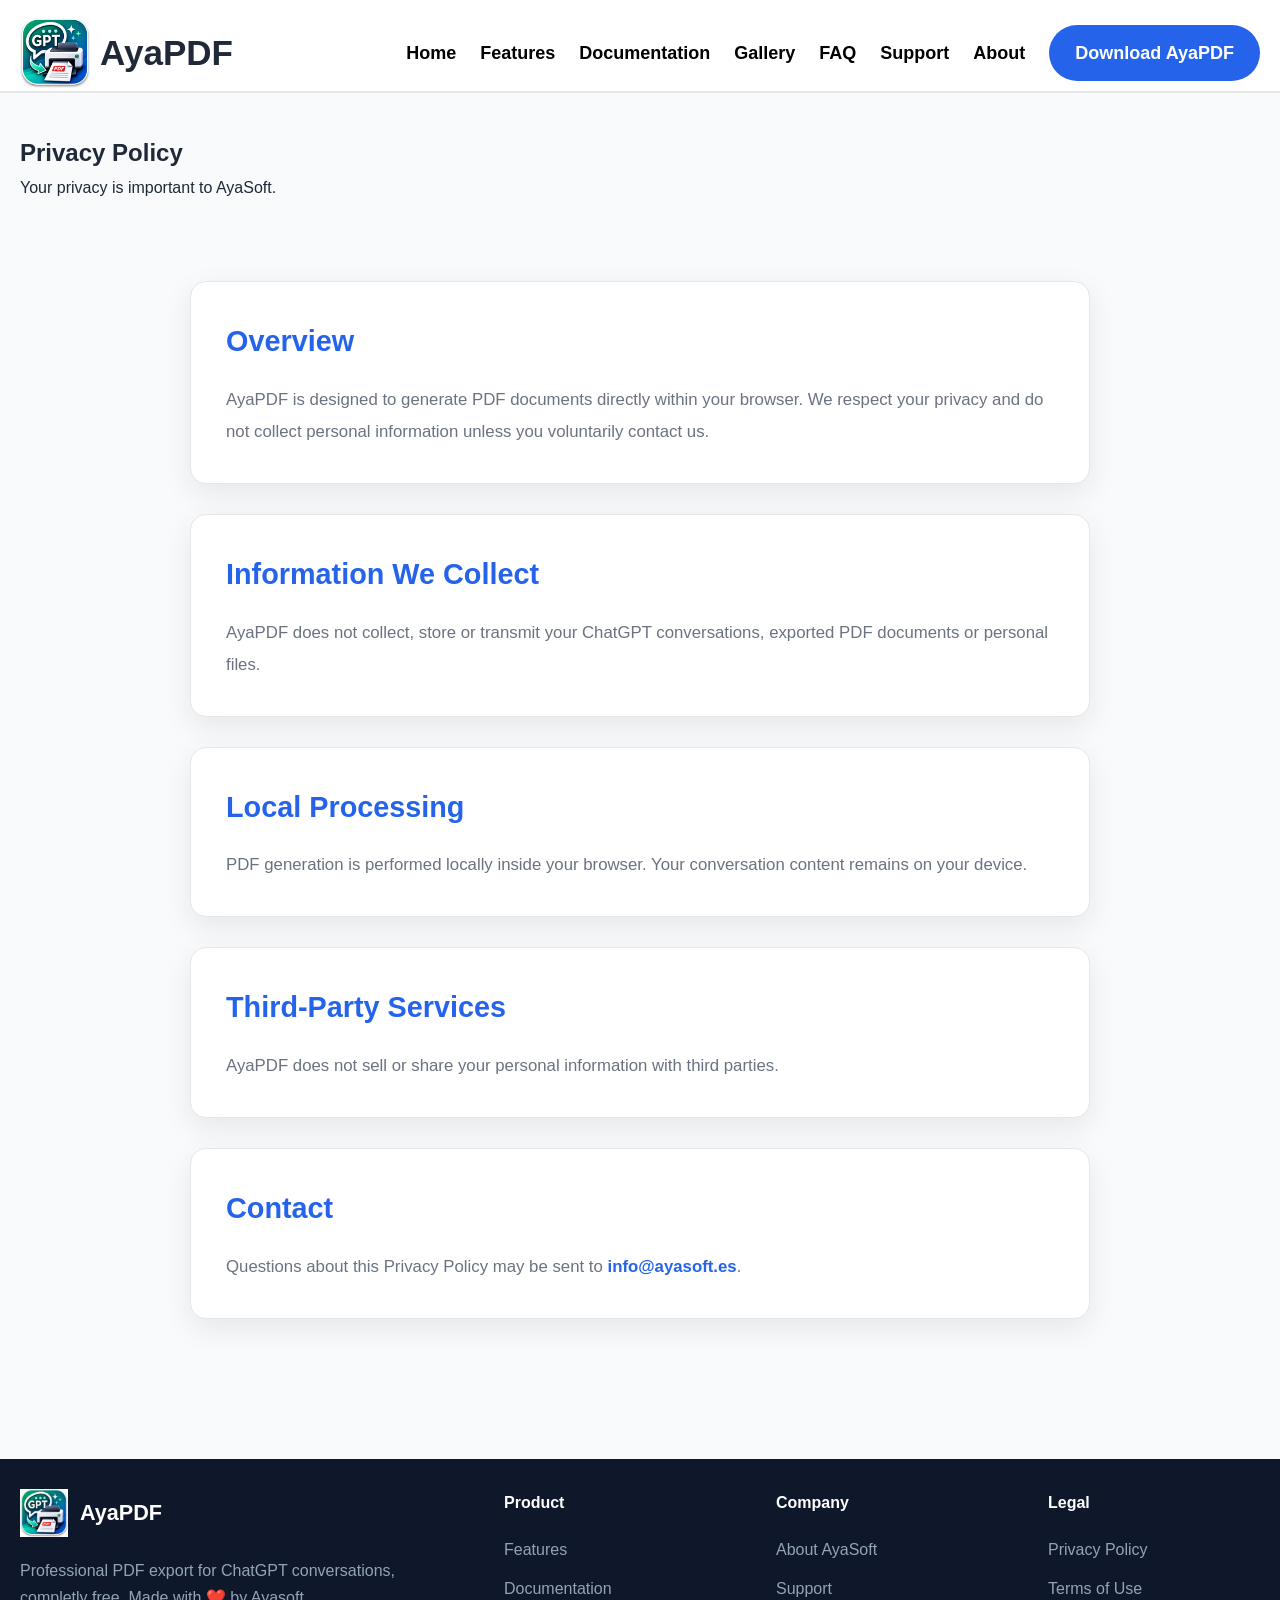
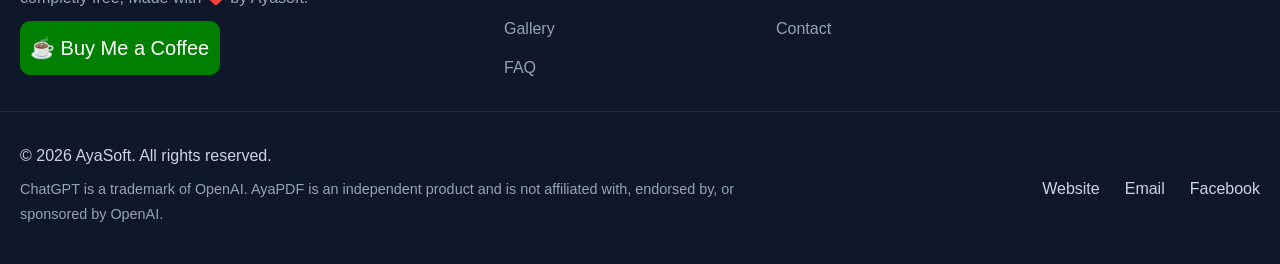
==== privacy.html @ 7990304e "Initial commit" ====
<!DOCTYPE html>
<html lang="en">

<head>

    <meta charset="UTF-8">
    <meta name="viewport" content="width=device-width, initial-scale=1.0">

    <title>Privacy Policy | AyaPDF</title>

    <meta name="description"
          content="Privacy Policy for AyaPDF.">

    <link rel="icon" href="images/logo.png">

    <link rel="stylesheet" href="css/common.css">
    <link rel="stylesheet" href="css/responsive.css">
    <link rel="stylesheet" href="css/privacy.css">

</head>

<body>

<header id="header"></header>

<main>

<section class="page-hero">

    <div class="container">

        <h1>Privacy Policy</h1>

        <p>

            Your privacy is important to AyaSoft.

        </p>

    </div>

</section>

<section>

    <div class="container">

        <div class="legal-page">

            <section>

                <h2>Overview</h2>

                <p>

                    AyaPDF is designed to generate PDF documents directly
                    within your browser. We respect your privacy and do not
                    collect personal information unless you voluntarily
                    contact us.

                </p>

            </section>

            <section>

                <h2>Information We Collect</h2>

                <p>

                    AyaPDF does not collect, store or transmit your ChatGPT
                    conversations, exported PDF documents or personal files.

                </p>

            </section>

            <section>

                <h2>Local Processing</h2>

                <p>

                    PDF generation is performed locally inside your browser.
                    Your conversation content remains on your device.

                </p>

            </section>

            <section>

                <h2>Third-Party Services</h2>

                <p>

                    AyaPDF does not sell or share your personal information
                    with third parties.

                </p>

            </section>

            <section>

                <h2>Contact</h2>

                <p>

                    Questions about this Privacy Policy may be sent to
                    <a href="mailto:info@ayasoft.es">info@ayasoft.es</a>.

                </p>

            </section>

        </div>

    </div>

</section>

</main>

<footer id="footer"></footer>

<script src="js/include.js"></script>
<script src="js/main.js"></script>

</body>

</html>
---- css/common.css ----
:root {
  --primary: #2563eb;
  --primary-dark: #1d4ed8;

  --text: #1f2937;
  --text-light: #6b7280;

  --white: #ffffff;

  --bg: #f8fafc;
  --bg-light: #f8fafc;

  --border: #e5e7eb;

  --shadow: 0 10px 30px rgba(0, 0, 0, 0.08);

  --header-height: 76px;

  --radius: 14px;

  --transition: 0.25s ease;

  --container: 1280px;
}

* {
  margin: 0;
  padding: 0;
  box-sizing: border-box;
}

html {
  scroll-behavior: smooth;
}

body {
  font-family: "Segoe UI", Arial, Helvetica, sans-serif;

  color: var(--text);

  background: var(--bg);

  line-height: 1.7;

  overflow-x: hidden;
}

img {
  display: block;

  max-width: 100%;
}

a {
  color: inherit;

  text-decoration: none;

  transition: var(--transition);
}

ul {
  list-style: none;
}

.container {
  width: min(calc(100% - 40px), var(--container));

  margin: auto;
}

main {
  min-height: 70vh;
}

/* =======================================
   HEADER
======================================= */

.site-header {
  position: sticky;

  top: 0;

  z-index: 1000;

  background: rgba(255, 255, 255, 0.92);

  backdrop-filter: blur(12px);

  border-bottom: 1px solid transparent;

  transition: var(--transition);
  padding-top: 15px;
  pdding-bottom: 15px;
  border-bottom: 2px solid var(--border);
}

.site-header.scrolled {
  border-bottom: 1px solid var(--border);

  box-shadow: 0 6px 24px rgba(0, 0, 0, 0.06);
}

.header-container {
  height: var(--header-height);

  display: flex;

  align-items: center;

  justify-content: space-between;
}

.logo {
  display: flex;

  align-items: center;

  gap: 10px;

  font-size:35px;

  font-weight: 800;
}

.logo img {
  width: 70px;

  height: 70px;

}

.main-nav ul {
  display: flex;

  align-items: center;

  gap: 24px;



}

.main-nav a {
  color: #000;
  font-size:18px;

  font-weight: 500;
  font-weight: 700;
}

.main-nav a:hover {
  color: var(--primary);
}

.main-nav a.active {
  color: var(--primary);

  font-weight: 700;
}

.btn-download {
  display: inline-flex;

  align-items: center;

  justify-content: center;

  padding: 13px 26px;

  background: var(--primary);

  color: #fff !important;

  border-radius: 999px;

  font-weight: 900;
}

.btn-download:hover {
  background: var(--primary-dark);
}

.menu-toggle {
  display: none;

  background: none;

  border: none;

  cursor: pointer;
}

.menu-toggle span {
  display: block;

  width: 26px;

  height: 3px;

  background: #222;

  margin: 5px 0;

  transition: 0.3s;
}



/* =======================================
   FOOTER
======================================= */

.site-footer {
  margin-top: 100px;

  background: #0f172a;

  color: #cbd5e1;
}

.footer-grid {
  display: grid;

  grid-template-columns: 2fr 1fr 1fr 1fr;

  gap: 60px;

  padding: 30px 0;
}

.footer-logo {
  display: flex;

  align-items: center;

  gap: 12px;

  margin-bottom: 20px;

  color: #fff;

  font-size: 1.35rem;

  font-weight: 700;
}

.footer-logo img {
  width: 48px;

  height: 48px;
}

.footer-brand p {
  max-width: 420px;

  color: #94a3b8;
}

.footer-column h4 {
  color: #fff;

  margin-bottom: 20px;

  font-size: 1rem;
}

.footer-column ul {
  display: flex;

  flex-direction: column;

  gap: 12px;
}

.footer-column a {
  color: #94a3b8;
}

.footer-column a:hover {
  color: #fff;
}

.footer-bottom {
  border-top: 1px solid rgba(255, 255, 255, 0.08);
}

.footer-bottom-content {
  display: flex;

  justify-content: space-between;

  align-items: center;

  gap: 40px;

  padding: 30px 0;
}

.footer-copy p {
  margin-bottom: 8px;
}

.footer-note {
  color: #94a3b8;

  font-size: 0.9rem;

  max-width: 760px;
}

.footer-links {
  display: flex;

  gap: 25px;

  flex-wrap: wrap;
}

.footer-links a {
  color: #cbd5e1;

  font-weight: 500;
}

.footer-links a:hover {
  color: #fff;
}

/* =======================================
   BUTTONS
======================================= */

.btn {
  display: inline-flex;

  align-items: center;

  justify-content: center;

  gap: 10px;

  padding: 14px 28px;

  border-radius: 999px;

  font-weight: 600;

  transition: var(--transition);
}

.btn-primary {
  background: var(--primary);

  color: #fff;
}

.btn-primary:hover {
  background: var(--primary-dark);
}

.btn-outline {
  border: 2px solid var(--primary);

  color: var(--primary);
}

.btn-outline:hover {
  background: var(--primary);

  color: #fff;
}

/* =======================================
   COMMON SECTIONS
======================================= */

section {
  padding: 40px 0;
}

.section-title {
  font-size: 2.5rem;

  font-weight: 700;

  text-align: center;

  margin-bottom: 18px;
}

.section-subtitle {
  max-width: 760px;

  margin: 0 auto 60px;

  text-align: center;

  color: var(--text-light);

  font-size: 1.1rem;
}

/* =======================================
   CARDS
======================================= */

.card {
  background: #fff;

  border: 1px solid var(--border);

  border-radius: var(--radius);

  box-shadow: var(--shadow);

  padding: 20px;

  transition: var(--transition);
  border-color: black;
}

.card:hover {
  transform: translateY(-6px);

  box-shadow: 0 18px 40px rgba(0, 0, 0, 0.12);
}

/* =======================================
   UTILITIES
======================================= */

.text-center {
  text-align: center;
}

.mt-1 {
  margin-top: 10px;
}
.mt-2 {
  margin-top: 20px;
}
.mt-3 {
  margin-top: 30px;
}
.mt-4 {
  margin-top: 40px;
}
.mt-5 {
  margin-top: 60px;
}

.mb-1 {
  margin-bottom: 10px;
}
.mb-2 {
  margin-bottom: 20px;
}
.mb-3 {
  margin-bottom: 30px;
}
.mb-4 {
  margin-bottom: 40px;
}
.mb-5 {
  margin-bottom: 60px;
}

.py-0 {
  padding-top: 0;
  padding-bottom: 0;
}

/* =======================================
   ANIMATIONS
======================================= */

.fade-in {
  animation: fadeIn 0.8s ease both;
}

@keyframes fadeIn {
  from {
    opacity: 0;
    transform: translateY(25px);
  }

  to {
    opacity: 1;
    transform: translateY(0);
  }
}

@keyframes float {
  0% {
    transform: translateY(0);
  }

  50% {
    transform: translateY(-8px);
  }

  100% {
    transform: translateY(0);
  }
}

.float {
  animation: float 4s ease-in-out infinite;
}

/* =======================================
   SELECTION
======================================= */

::selection {
  background: var(--primary);

  color: #fff;
}

/* =======================================
   SCROLLBAR
======================================= */

::-webkit-scrollbar {
  width: 10px;
}

::-webkit-scrollbar-track {
  background: #f3f4f6;
}

::-webkit-scrollbar-thumb {
  background: #cbd5e1;

  border-radius: 999px;
}

::-webkit-scrollbar-thumb:hover {
  background: #94a3b8;
}

.buymecoffe {
  border: 3px sold red;
  padding: 10px 10px;
  border-radius: 10px;
  background-color: green;
  color: white;
  margin-top: 10px;
  width: 200px;
  weight:700;
  font-size: 20px;
}

.buymecoffe:hover {
  background-color: rgb(255, 238, 0);
  color: black;
  transform:translateY(-3px);
}
---- css/responsive.css ----
/* ==========================================
   1200px
========================================== */

@media (max-width:1200px){

    .container{
        width:min(calc(100% - 40px),1100px);
    }

}


/* ==========================================
   992px
========================================== */

@media (max-width:992px){

    .footer-grid{

        grid-template-columns:1fr 1fr;
        gap:50px;

    }

}


/* ==========================================
   768px
========================================== */

@media (max-width:768px){

    :root{

        --header-height:72px;

    }

    .menu-toggle{

        display:block;
        z-index:1002;

    }

    .main-nav{

        position:fixed;

        top:72px;
        left:0;
        right:0;

        background:#ffffff;

        border-top:1px solid var(--border);

        box-shadow:0 20px 40px rgba(0,0,0,.08);

        padding:20px;

        transform:translateY(-120%);
        opacity:0;
        visibility:hidden;

        transition:.3s;

    }

    .main-nav.active{

        transform:translateY(0);

        opacity:1;

        visibility:visible;

    }

    .main-nav ul{

        flex-direction:column;

        align-items:flex-start;

        gap:18px;

    }

    .nav-download{

        width:100%;
        margin-top:10px;

    }

    .nav-download .btn-download{

        width:100%;
        justify-content:center;

    }

    .menu-toggle.active span:nth-child(1){

        transform:translateY(8px) rotate(45deg);

    }

    .menu-toggle.active span:nth-child(2){

        opacity:0;

    }

    .menu-toggle.active span:nth-child(3){

        transform:translateY(-8px) rotate(-45deg);

    }

    .section-title{

        font-size:2rem;

    }

    .section-subtitle{

        font-size:1rem;

        margin-bottom:40px;

    }

    .footer-grid{

        grid-template-columns:1fr;

        gap:40px;

    }

    .footer-bottom-content{

        flex-direction:column;

        align-items:flex-start;

        gap:25px;

    }

}


/* ==========================================
   576px
========================================== */

@media (max-width:576px){

    .container{

        width:calc(100% - 24px);

    }

    section{

        padding:70px 0;

    }

    .section-title{

        font-size:1.8rem;

    }

    .logo span{

        font-size:1.15rem;

    }

    .logo img{

        width:42px;
        height:42px;

    }

    .footer-logo img{

        width:42px;
        height:42px;

    }

    .btn,
    .btn-download{

        width:100%;

    }

}
---- css/privacy.css ----
/* =======================================
   LEGAL PAGES
======================================= */

.legal-page{

    max-width:900px;

    margin:auto;

    display:flex;

    flex-direction:column;

    gap:30px;

}

.legal-page section{

    background:#ffffff;

    border:1px solid var(--border);

    border-radius:16px;

    padding:35px;

    box-shadow:var(--shadow);

}

.legal-page h2{

    color:var(--primary);

    margin-bottom:18px;

    font-size:1.8rem;

}

.legal-page p{

    color:var(--text-light);

    line-height:1.9;

    font-size:1.05rem;

}

.legal-page a{

    color:var(--primary);

    font-weight:600;

}

.legal-page a:hover{

    text-decoration:underline;

}

/* =======================================
   RESPONSIVE
======================================= */

@media (max-width:576px){

    .legal-page section{

        padding:24px;

    }

    .legal-page h2{

        font-size:1.5rem;

    }

}
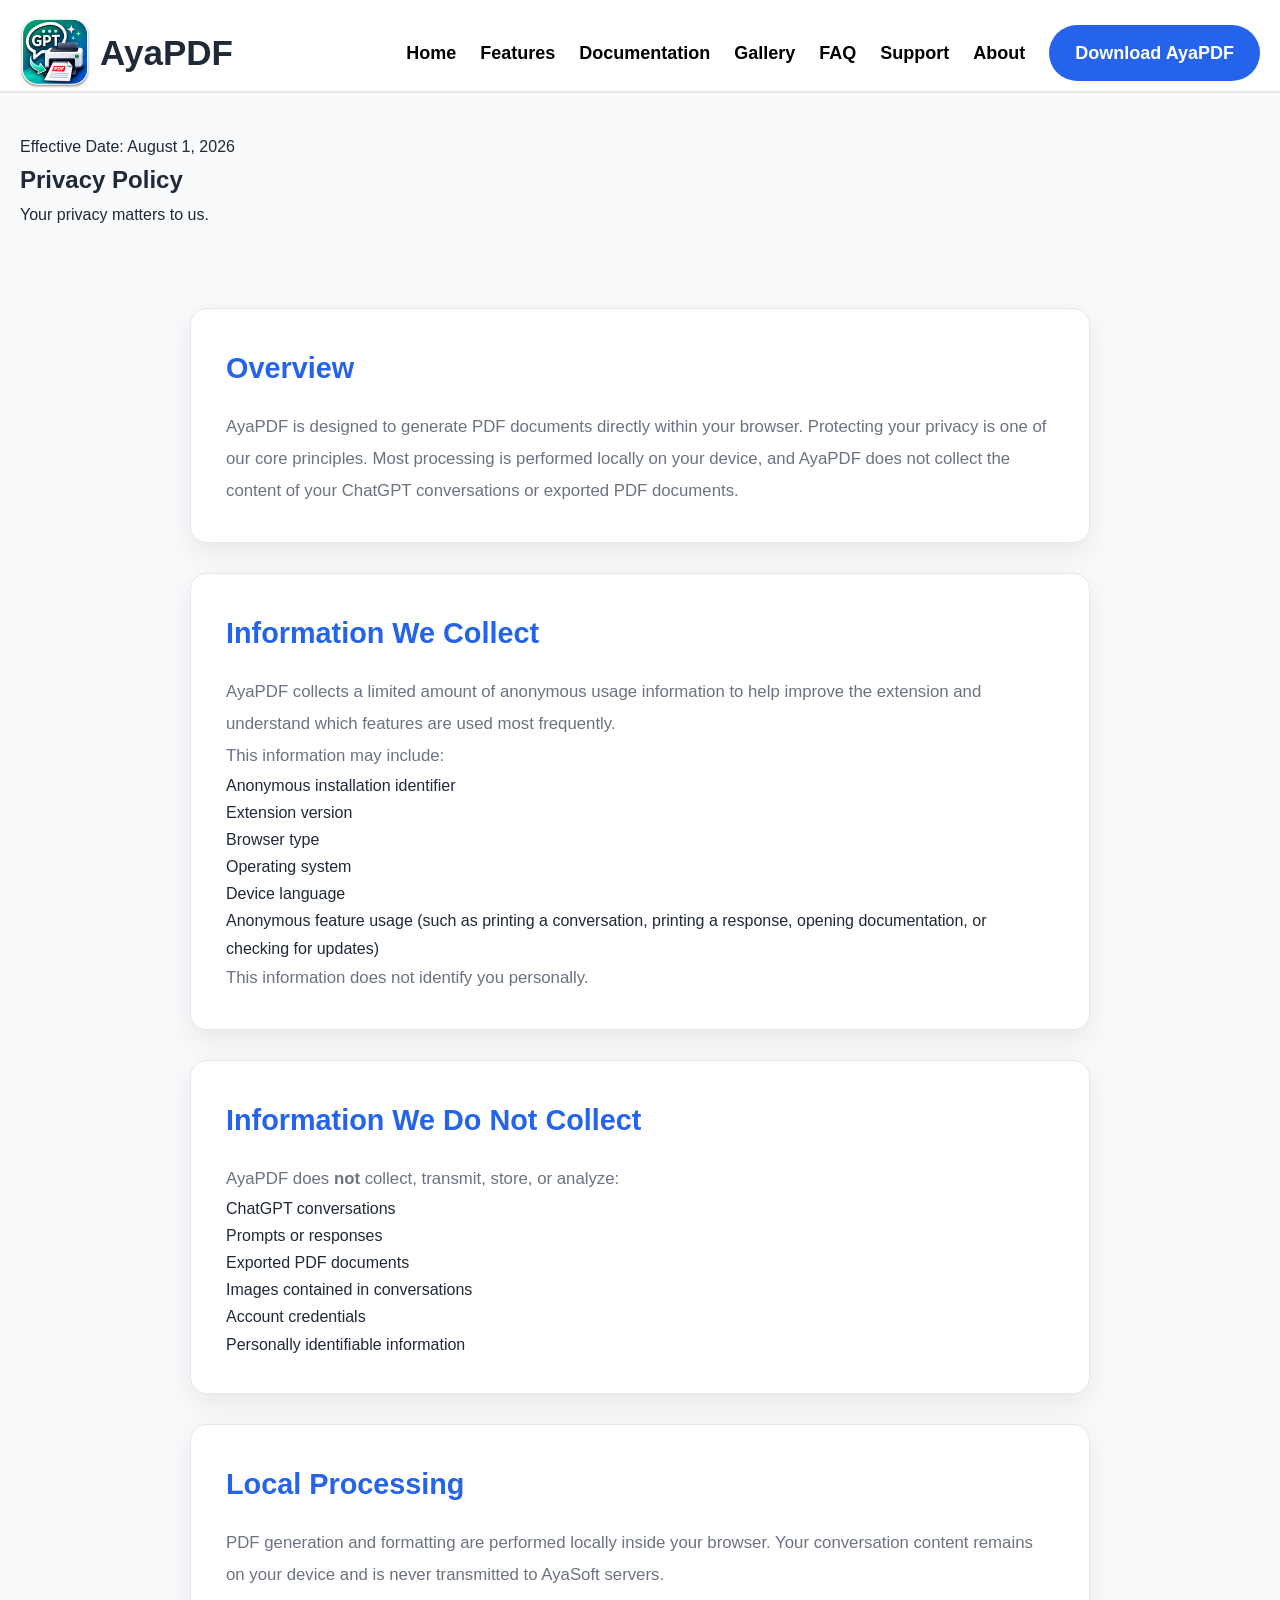
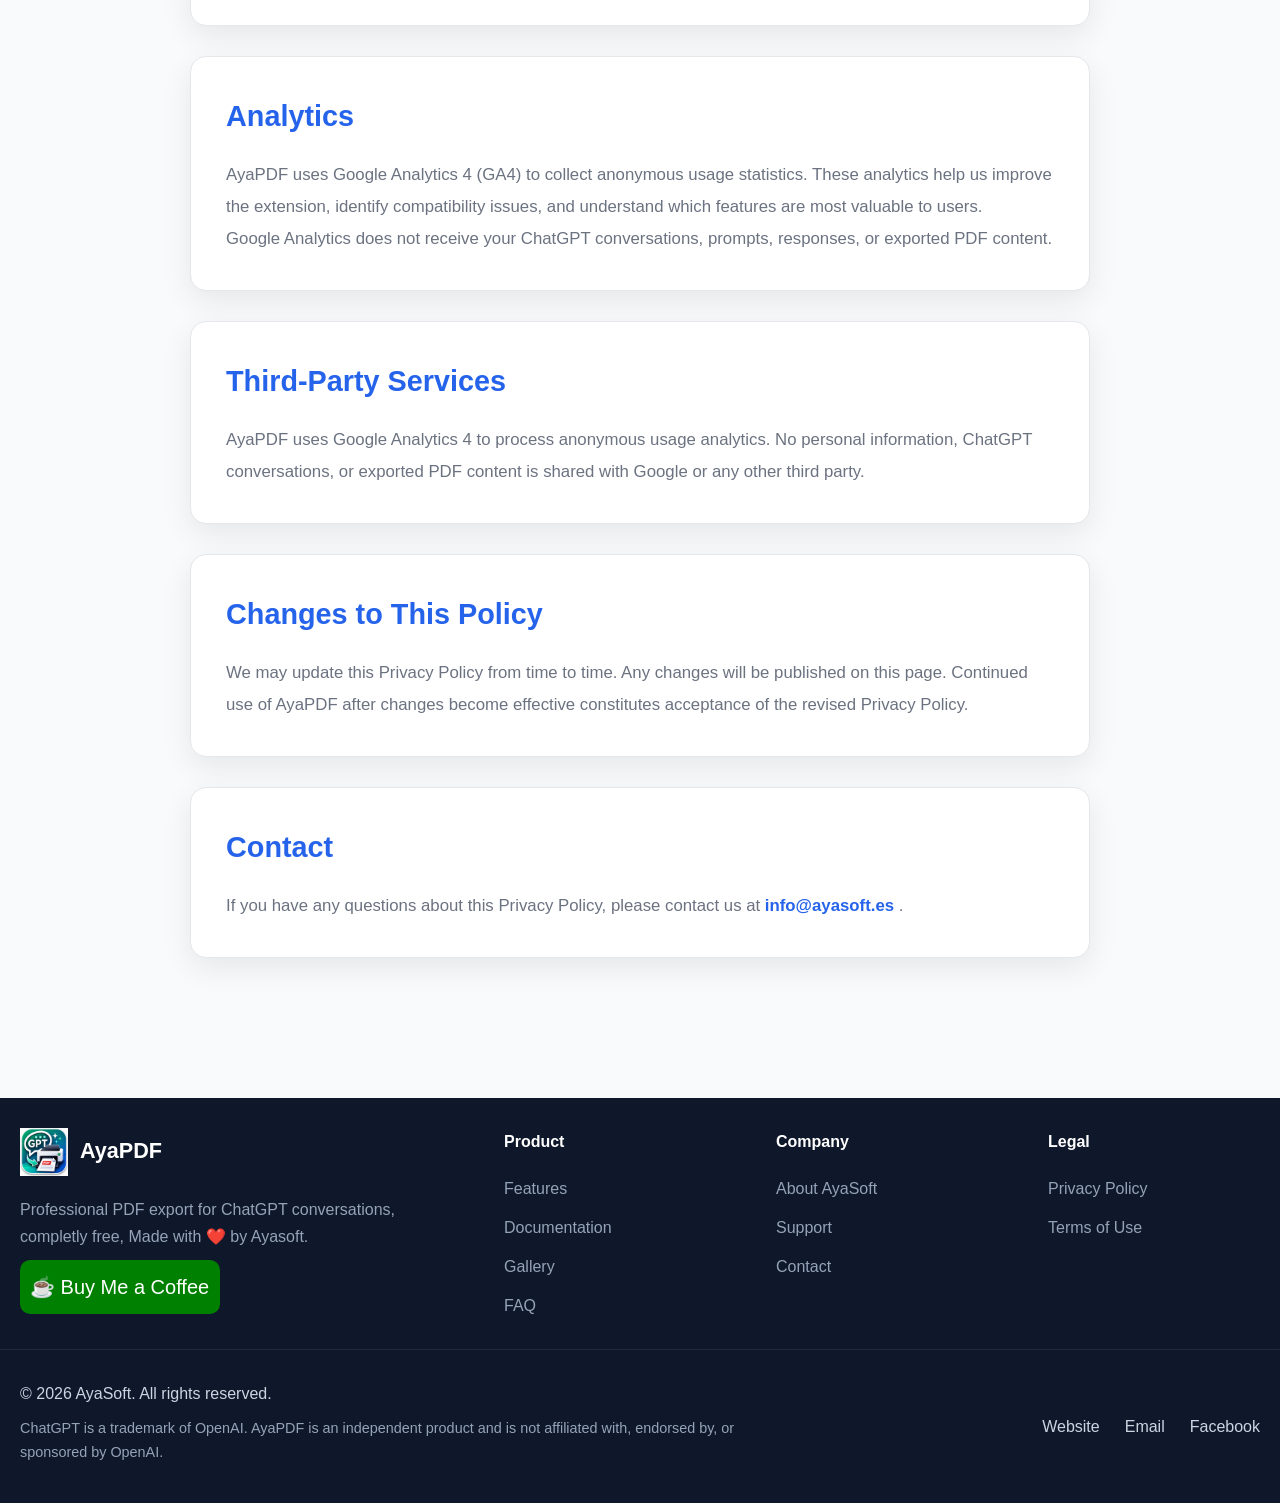
==== commit c121a1bf: "update privacy and terms" ====
--- a/privacy.html
+++ b/privacy.html
@@ -28,12 +28,14 @@
 <section class="page-hero">
 
     <div class="container">
-
+<p class="legal-date">
+    Effective Date: August 1, 2026
+</p>
         <h1>Privacy Policy</h1>
 
         <p>
 
-            Your privacy is important to AyaSoft.
+            Your privacy matters to us.
 
         </p>
 
@@ -53,10 +55,11 @@
 
                 <p>
 
-                    AyaPDF is designed to generate PDF documents directly
-                    within your browser. We respect your privacy and do not
-                    collect personal information unless you voluntarily
-                    contact us.
+                    AyaPDF is designed to generate PDF documents directly within
+                    your browser. Protecting your privacy is one of our core
+                    principles. Most processing is performed locally on your
+                    device, and AyaPDF does not collect the content of your
+                    ChatGPT conversations or exported PDF documents.
 
                 </p>
 
@@ -68,10 +71,68 @@
 
                 <p>
 
-                    AyaPDF does not collect, store or transmit your ChatGPT
-                    conversations, exported PDF documents or personal files.
-
-                </p>
+                    AyaPDF collects a limited amount of anonymous usage
+                    information to help improve the extension and understand
+                    which features are used most frequently.
+
+                </p>
+
+                <p>
+
+                    This information may include:
+
+                </p>
+
+                <ul>
+
+                    <li>Anonymous installation identifier</li>
+
+                    <li>Extension version</li>
+
+                    <li>Browser type</li>
+
+                    <li>Operating system</li>
+
+                    <li>Device language</li>
+
+                    <li>Anonymous feature usage (such as printing a conversation, printing a response, opening documentation, or checking for updates)</li>
+
+                </ul>
+
+                <p>
+
+                    This information does not identify you personally.
+
+                </p>
+
+            </section>
+
+            <section>
+
+                <h2>Information We Do Not Collect</h2>
+
+                <p>
+
+                    AyaPDF does <strong>not</strong> collect, transmit, store,
+                    or analyze:
+
+                </p>
+
+                <ul>
+
+                    <li>ChatGPT conversations</li>
+
+                    <li>Prompts or responses</li>
+
+                    <li>Exported PDF documents</li>
+
+                    <li>Images contained in conversations</li>
+
+                    <li>Account credentials</li>
+
+                    <li>Personally identifiable information</li>
+
+                </ul>
 
             </section>
 
@@ -81,8 +142,31 @@
 
                 <p>
 
-                    PDF generation is performed locally inside your browser.
-                    Your conversation content remains on your device.
+                    PDF generation and formatting are performed locally inside
+                    your browser. Your conversation content remains on your
+                    device and is never transmitted to AyaSoft servers.
+
+                </p>
+
+            </section>
+
+            <section>
+
+                <h2>Analytics</h2>
+
+                <p>
+
+                    AyaPDF uses Google Analytics 4 (GA4) to collect anonymous
+                    usage statistics. These analytics help us improve the
+                    extension, identify compatibility issues, and understand
+                    which features are most valuable to users.
+
+                </p>
+
+                <p>
+
+                    Google Analytics does not receive your ChatGPT
+                    conversations, prompts, responses, or exported PDF content.
 
                 </p>
 
@@ -94,8 +178,25 @@
 
                 <p>
 
-                    AyaPDF does not sell or share your personal information
-                    with third parties.
+                    AyaPDF uses Google Analytics 4 to process anonymous usage
+                    analytics. No personal information, ChatGPT conversations,
+                    or exported PDF content is shared with Google or any other
+                    third party.
+
+                </p>
+
+            </section>
+
+            <section>
+
+                <h2>Changes to This Policy</h2>
+
+                <p>
+
+                    We may update this Privacy Policy from time to time.
+                    Any changes will be published on this page.
+                    Continued use of AyaPDF after changes become effective
+                    constitutes acceptance of the revised Privacy Policy.
 
                 </p>
 
@@ -107,8 +208,14 @@
 
                 <p>
 
-                    Questions about this Privacy Policy may be sent to
-                    <a href="mailto:info@ayasoft.es">info@ayasoft.es</a>.
+                    If you have any questions about this Privacy Policy,
+                    please contact us at
+
+                    <a href="mailto:info@ayasoft.es">
+
+                        info@ayasoft.es
+
+                    </a>.
 
                 </p>
 
